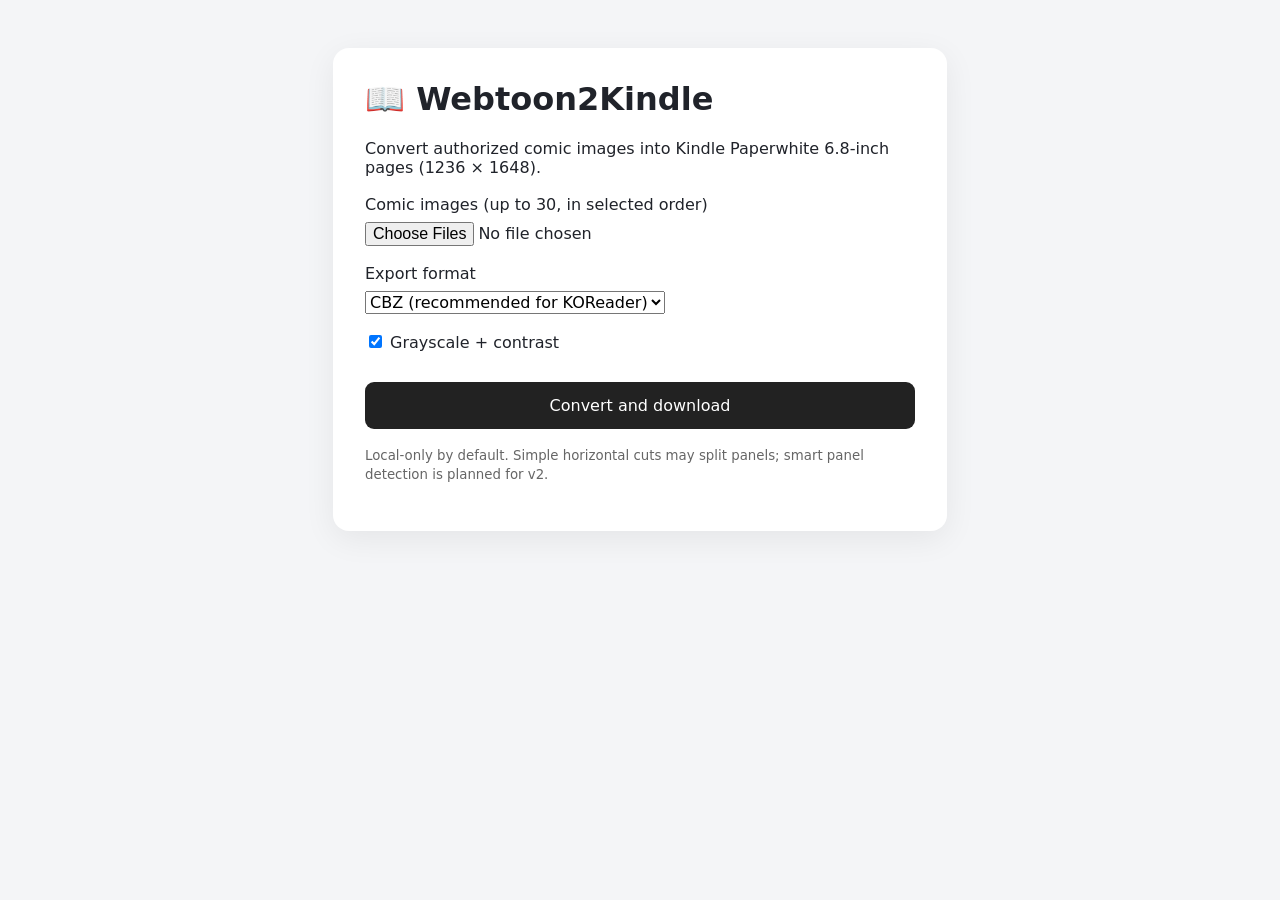
==== templates/index.html @ ab3dfe43 "Initial commit" ====
<!doctype html><html lang="en"><head><meta charset="utf-8"><meta name="viewport" content="width=device-width,initial-scale=1"><title>Webtoon2Kindle</title><style>body{font:16px system-ui;background:#f4f5f7;color:#20232a;margin:0;padding:48px 16px}.card{max-width:550px;margin:auto;background:white;padding:32px;border-radius:16px;box-shadow:0 8px 32px #0001}h1{margin-top:0}label{display:block;margin:18px 0 8px}input,select,button{font:inherit}input[type=file]{max-width:100%}button{background:#222;color:white;border:0;padding:14px 20px;border-radius:9px;cursor:pointer;width:100%;margin-top:22px}small{color:#666}</style></head><body><main class="card"><h1>📖 Webtoon2Kindle</h1><p>Convert authorized comic images into Kindle Paperwhite 6.8-inch pages (1236 × 1648).</p><form action="/convert" method="post" enctype="multipart/form-data"><label for="images">Comic images (up to 30, in selected order)</label><input id="images" type="file" name="images" accept="image/png,image/jpeg,image/webp" multiple required><label for="format">Export format</label><select id="format" name="format"><option value="cbz">CBZ (recommended for KOReader)</option><option value="pdf">PDF</option></select><label><input type="checkbox" name="grayscale" checked> Grayscale + contrast</label><button type="submit">Convert and download</button></form><p><small>Local-only by default. Simple horizontal cuts may split panels; smart panel detection is planned for v2.</small></p></main></body></html>
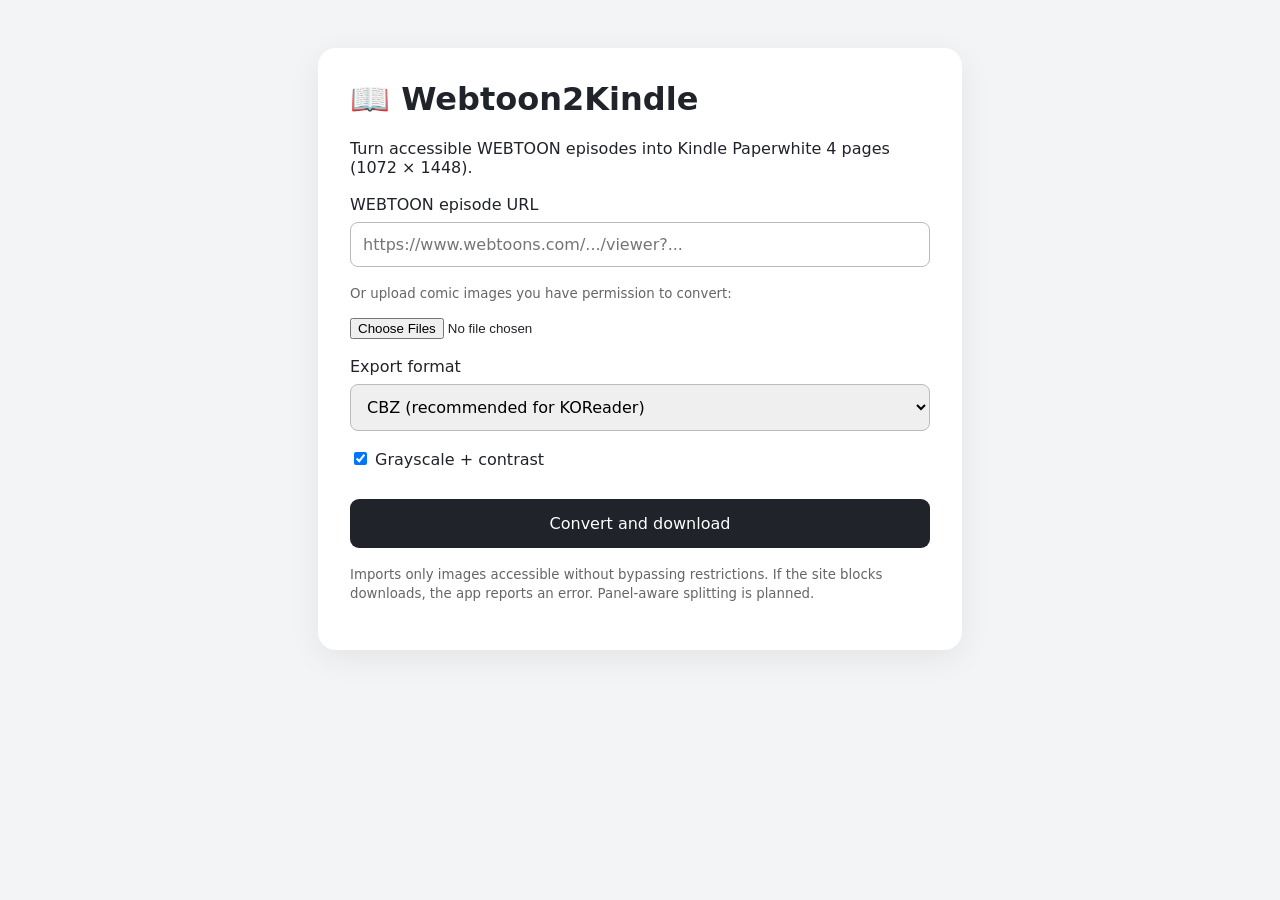
==== commit 95761bb9: "fix: updated the script to accept webtoon url" ====
--- a/templates/index.html
+++ b/templates/index.html
@@ -1 +1,100 @@
-<!doctype html><html lang="en"><head><meta charset="utf-8"><meta name="viewport" content="width=device-width,initial-scale=1"><title>Webtoon2Kindle</title><style>body{font:16px system-ui;background:#f4f5f7;color:#20232a;margin:0;padding:48px 16px}.card{max-width:550px;margin:auto;background:white;padding:32px;border-radius:16px;box-shadow:0 8px 32px #0001}h1{margin-top:0}label{display:block;margin:18px 0 8px}input,select,button{font:inherit}input[type=file]{max-width:100%}button{background:#222;color:white;border:0;padding:14px 20px;border-radius:9px;cursor:pointer;width:100%;margin-top:22px}small{color:#666}</style></head><body><main class="card"><h1>📖 Webtoon2Kindle</h1><p>Convert authorized comic images into Kindle Paperwhite 6.8-inch pages (1236 × 1648).</p><form action="/convert" method="post" enctype="multipart/form-data"><label for="images">Comic images (up to 30, in selected order)</label><input id="images" type="file" name="images" accept="image/png,image/jpeg,image/webp" multiple required><label for="format">Export format</label><select id="format" name="format"><option value="cbz">CBZ (recommended for KOReader)</option><option value="pdf">PDF</option></select><label><input type="checkbox" name="grayscale" checked> Grayscale + contrast</label><button type="submit">Convert and download</button></form><p><small>Local-only by default. Simple horizontal cuts may split panels; smart panel detection is planned for v2.</small></p></main></body></html>
+<!doctype html>
+<html lang="en">
+  <head>
+    <meta charset="utf-8" />
+    <meta name="viewport" content="width=device-width,initial-scale=1" />
+    <title>Webtoon2Kindle</title>
+    <style>
+      body {
+        font: 16px system-ui;
+        background: #f3f4f6;
+        color: #20232a;
+        margin: 0;
+        padding: 48px 16px;
+      }
+      .card {
+        max-width: 580px;
+        margin: auto;
+        background: white;
+        padding: 32px;
+        border-radius: 18px;
+        box-shadow: 0 8px 32px #0001;
+      }
+      h1 {
+        margin-top: 0;
+      }
+      label {
+        display: block;
+        margin: 18px 0 8px;
+      }
+      input[type="url"],
+      select {
+        width: 100%;
+        box-sizing: border-box;
+        padding: 12px;
+        border: 1px solid #bbb;
+        border-radius: 8px;
+        font: inherit;
+      }
+      input[type="file"] {
+        max-width: 100%;
+      }
+      button {
+        background: #20232a;
+        color: white;
+        border: 0;
+        padding: 15px 20px;
+        border-radius: 9px;
+        cursor: pointer;
+        width: 100%;
+        margin-top: 22px;
+        font: inherit;
+      }
+      small {
+        color: #666;
+      }
+    </style>
+  </head>
+  <body>
+    <main class="card">
+      <h1>📖 Webtoon2Kindle</h1>
+      <p>
+        Turn accessible WEBTOON episodes into Kindle Paperwhite 4 pages (1072 ×
+        1448).
+      </p>
+      <form action="/convert" method="post" enctype="multipart/form-data">
+        <label for="url">WEBTOON episode URL</label
+        ><input
+          id="url"
+          name="url"
+          type="url"
+          placeholder="https://www.webtoons.com/.../viewer?..."
+        />
+        <p>
+          <small>Or upload comic images you have permission to convert:</small>
+        </p>
+        <input
+          id="images"
+          type="file"
+          name="images"
+          accept="image/png,image/jpeg,image/webp"
+          multiple
+        /><label for="format">Export format</label
+        ><select id="format" name="format">
+          <option value="cbz">CBZ (recommended for KOReader)</option>
+          <option value="pdf">PDF</option></select
+        ><label
+          ><input type="checkbox" name="grayscale" checked /> Grayscale +
+          contrast</label
+        ><button type="submit">Convert and download</button>
+      </form>
+      <p>
+        <small
+          >Imports only images accessible without bypassing restrictions. If the
+          site blocks downloads, the app reports an error. Panel-aware splitting
+          is planned.</small
+        >
+      </p>
+    </main>
+  </body>
+</html>
